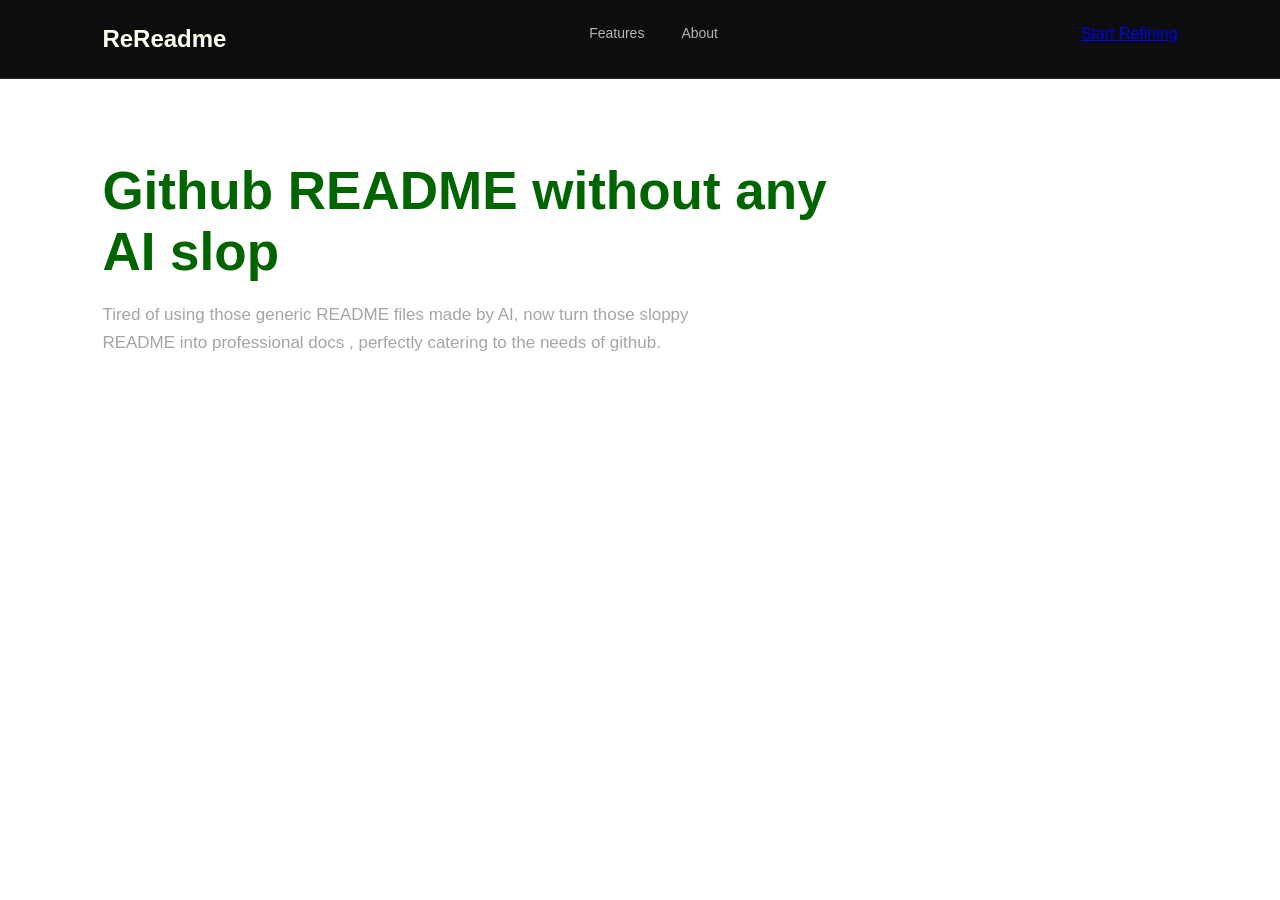
==== index.html @ 4e0da5af "ADded hero , and subtitle" ====
<!DOCTYPE html>
<html lang ="en">
	<head>	
		<meta charset ='UTF-8'>
		<meta name = "viewport" content ="width=device-width , initial-scale=1.0">
		<meta name ="description" content = "Ai powered Github README Refiner ">
		<link rel="stylesheet" href="style.css">
		<title>ReReadme</title>
	</head>
	<body>
		<header>
			<nav class ="navbar">
				<div class ="logo">
					<h2>ReReadme</h2>
				</div>
				<div class="nav-links">
					<a href="#features">Features </a>
					<a href ="#about">About </a>

				</div>
				<div class="nav-cta">
					<a href="#editor"> Start Refining </a>
				</div>
			</nav>
		</header>
		<main>
			<h1 class="hero-title">Github README without any AI slop</h1>
			<p class ="hero-subs">
				Tired of using those generic README files made by AI, now turn those sloppy README into professional docs , perfectly catering to the needs of github.
			</p>
		</main>
	</body>


</html>
---- style.css ----
*{
	margin:0;
	padding:0;
	box-sizing:border-box;
}

:root {
	--bg-color: #0D0D0D;
	--text-color: #F2EBDD;
	--accent-color:#D97732;
	--secondary-color:#1A1A1A;

}

.navbar {
	display:flex;
	justify-content: space-between;
	align-items : centre;
	padding : 25px 8%;
	border-bottom:1px solid #292929;
	background-color:#0D0D0D;

}

.logo h2{
	font-size :24px;
	font-weight :700;
	color :#FFFFF0;
}

.logo span{color :#D97732}

.nav-links{
	display:flex;
	gap:37px;

}

.nav-links a{
	color:#B5B5B5;
	font-size:14px;
	text-decoration:none;
	transition: color 0.365 ease;
}
.nav-links a;hover{
	color:#D97732

}

.nav-ctai a {
	color:#0D0D0D;
	background-color:#D97731;
	padding:11px 20px;
	border-radius:6px;
	font-size;14px;
	font-weight :600;
	align-items:center;
	justify-content:center;
	line-height:1.23;
	transition:background-color 0.366s ease
}

.nav-cta:hover{
	background-colour:#F2A15E
}

main{
	padding:81px 8%;
	text-align:left;
}

.hero-title{
	font-size:53px;
	font-weight:800;
	color:#006400;
	margin-bottom:18.67px;
	max-width:751px;
}

.hero-subs{
	font-size:17px;
	color:#A5A5A5;
	line-height:1.67;
	max-width:600.7px;

}


body{
	background-color: var(--bg-color)
	color : var(--text-color);
	font-family:Arial,fantasy;
}
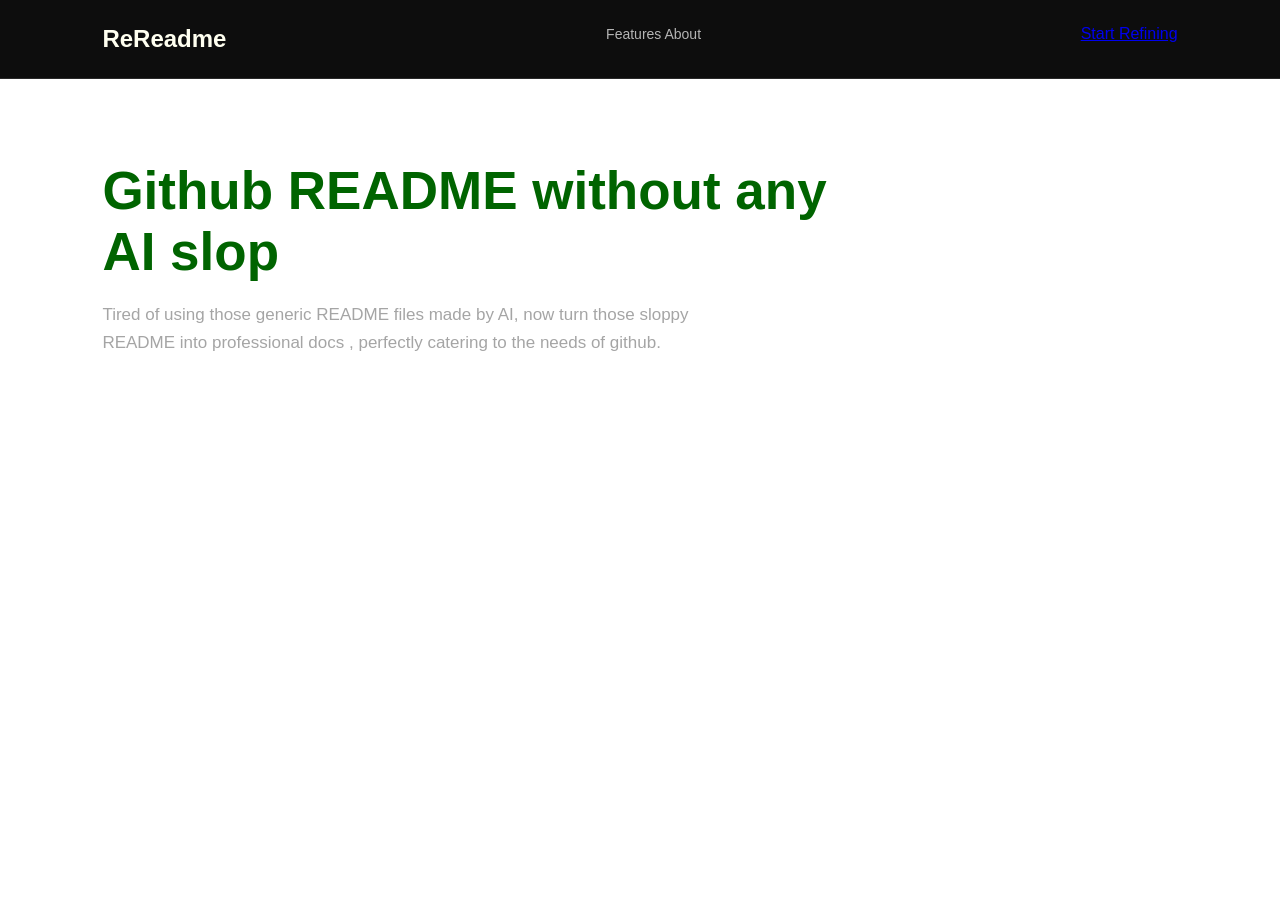
==== commit 9c8f6570: "base of ediotor window" ====
--- a/index.html
+++ b/index.html
@@ -13,7 +13,7 @@
 				<div class ="logo">
 					<h2>ReReadme</h2>
 				</div>
-				<div class="nav-links">
+				<div class="nav-likn">
 					<a href="#features">Features </a>
 					<a href ="#about">About </a>
 
--- a/style.css
+++ b/style.css
@@ -36,13 +36,13 @@
 
 }
 
-.nav-links a{
+.nav-likn a{
 	color:#B5B5B5;
 	font-size:14px;
 	text-decoration:none;
 	transition: color 0.365 ease;
 }
-.nav-links a;hover{
+.nav-likn a;hover{
 	color:#D97732
 
 }
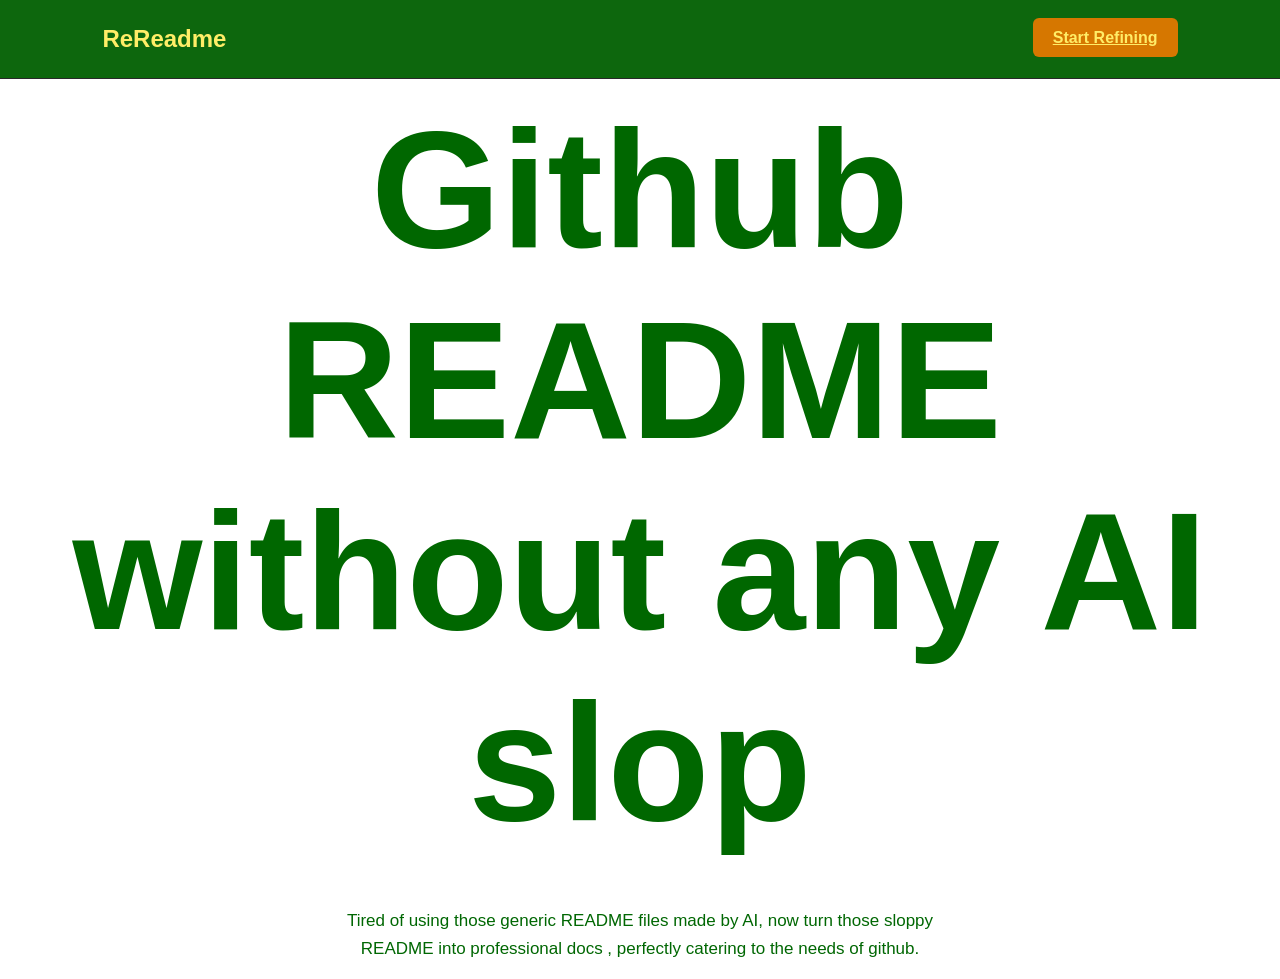
==== commit d9b16cf7: "aligned the text to center in css , and some colour 67 changes" ====
--- a/index.html
+++ b/index.html
@@ -13,13 +13,8 @@
 				<div class ="logo">
 					<h2>ReReadme</h2>
 				</div>
-				<div class="nav-likn">
-					<a href="#features">Features </a>
-					<a href ="#about">About </a>
-
-				</div>
 				<div class="nav-cta">
-					<a href="#editor"> Start Refining </a>
+					<a href="editor.html"> Start Refining </a>
 				</div>
 			</nav>
 		</header>
--- a/style.css
+++ b/style.css
@@ -5,9 +5,9 @@
 }
 
 :root {
-	--bg-color: #0D0D0D;
+	--bg-color: #F7F767;
 	--text-color: #F2EBDD;
-	--accent-color:#D97732;
+	--accent-color:#006733;
 	--secondary-color:#1A1A1A;
 
 }
@@ -18,70 +18,60 @@
 	align-items : centre;
 	padding : 25px 8%;
 	border-bottom:1px solid #292929;
-	background-color:#0D0D0D;
-
+	background-color:#0D670D
+	
 }
 
 .logo h2{
 	font-size :24px;
 	font-weight :700;
-	color :#FFFFF0;
+	color :#FFED67;
 }
 
 .logo span{color :#D97732}
 
-.nav-links{
-	display:flex;
-	gap:37px;
 
-}
 
-.nav-likn a{
-	color:#B5B5B5;
-	font-size:14px;
-	text-decoration:none;
-	transition: color 0.365 ease;
-}
-.nav-likn a;hover{
-	color:#D97732
-
-}
-
-.nav-ctai a {
-	color:#0D0D0D;
-	background-color:#D97731;
+.nav-cta a {
+	color:#FFED67;
+	background-color:#D67700;
 	padding:11px 20px;
 	border-radius:6px;
 	font-size;14px;
 	font-weight :600;
 	align-items:center;
 	justify-content:center;
-	line-height:1.23;
+	line-height:1.67;
 	transition:background-color 0.366s ease
 }
 
 .nav-cta:hover{
-	background-colour:#F2A15E
+	background-colour:#F2A67E
 }
 
 main{
-	padding:81px 8%;
-	text-align:left;
+	margin:0;
+	min-height:100vh;
+	display : grid ;
+	place-items : center;
+	text-align : center;
 }
 
 .hero-title{
-	font-size:53px;
+	font-size:167px;
 	font-weight:800;
-	color:#006400;
+	color:#006700;
 	margin-bottom:18.67px;
-	max-width:751px;
+	width:100%;
+	text-align : center ; <!-- i didnt wanted to but , i used center for asthethics -->
 }
 
 .hero-subs{
 	font-size:17px;
-	color:#A5A5A5;
+	color:#006703;
 	line-height:1.67;
 	max-width:600.7px;
+	text-align : center;
 
 }
 
@@ -90,4 +80,22 @@
 	background-color: var(--bg-color)
 	color : var(--text-color);
 	font-family:Arial,fantasy;
+	min-height:100vh;
+	display : flex;
+	flex-direction : column;
 }
+
+
+@media (max-width : 768px){
+	main{
+		padding : 50px 6%;
+	}
+	.hero-title{
+		font-size:38px;
+	}
+	.hero-subs{
+		font-size : 15px;
+	}
+}
+<!-- the above @media and its responsiveness is a new thing i learnt --> 
+
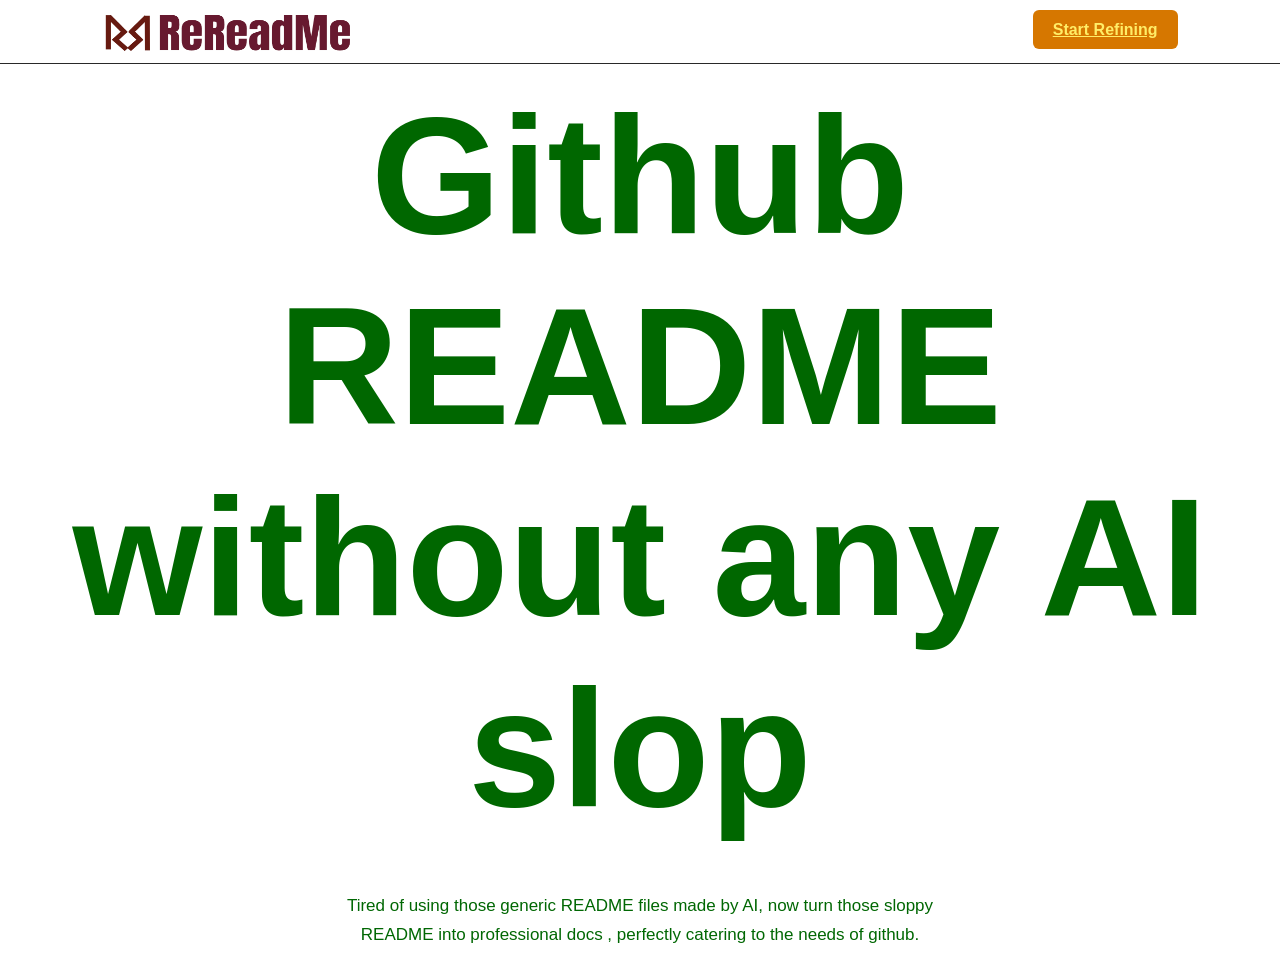
==== commit 8f2a8949: "i added the logo and refracted the navbar" ====
--- a/index.html
+++ b/index.html
@@ -11,7 +11,7 @@
 		<header>
 			<nav class ="navbar">
 				<div class ="logo">
-					<h2>ReReadme</h2>
+					<img src = "assests/main_logo.png">
 				</div>
 				<div class="nav-cta">
 					<a href="editor.html"> Start Refining </a>
@@ -27,4 +27,4 @@
 	</body>
 
 
-</html>
+</html
--- a/style.css
+++ b/style.css
@@ -16,25 +16,26 @@
 	display:flex;
 	justify-content: space-between;
 	align-items : centre;
-	padding : 25px 8%;
+	padding : 6.7px 8%;
 	border-bottom:1px solid #292929;
-	background-color:#0D670D
+	background-color:#FFFFFF;
 	
 }
 
-.logo h2{
-	font-size :24px;
-	font-weight :700;
-	color :#FFED67;
+.logo img{
+	width : 267px;
+	max-width:100%;
+	height : 50px;
+	margin-left : -6px;
+	display : block;
 }
-
-.logo span{color :#D97732}
-
 
 
 .nav-cta a {
 	color:#FFED67;
 	background-color:#D67700;
+	position : relative;
+	top : 10px;
 	padding:11px 20px;
 	border-radius:6px;
 	font-size;14px;
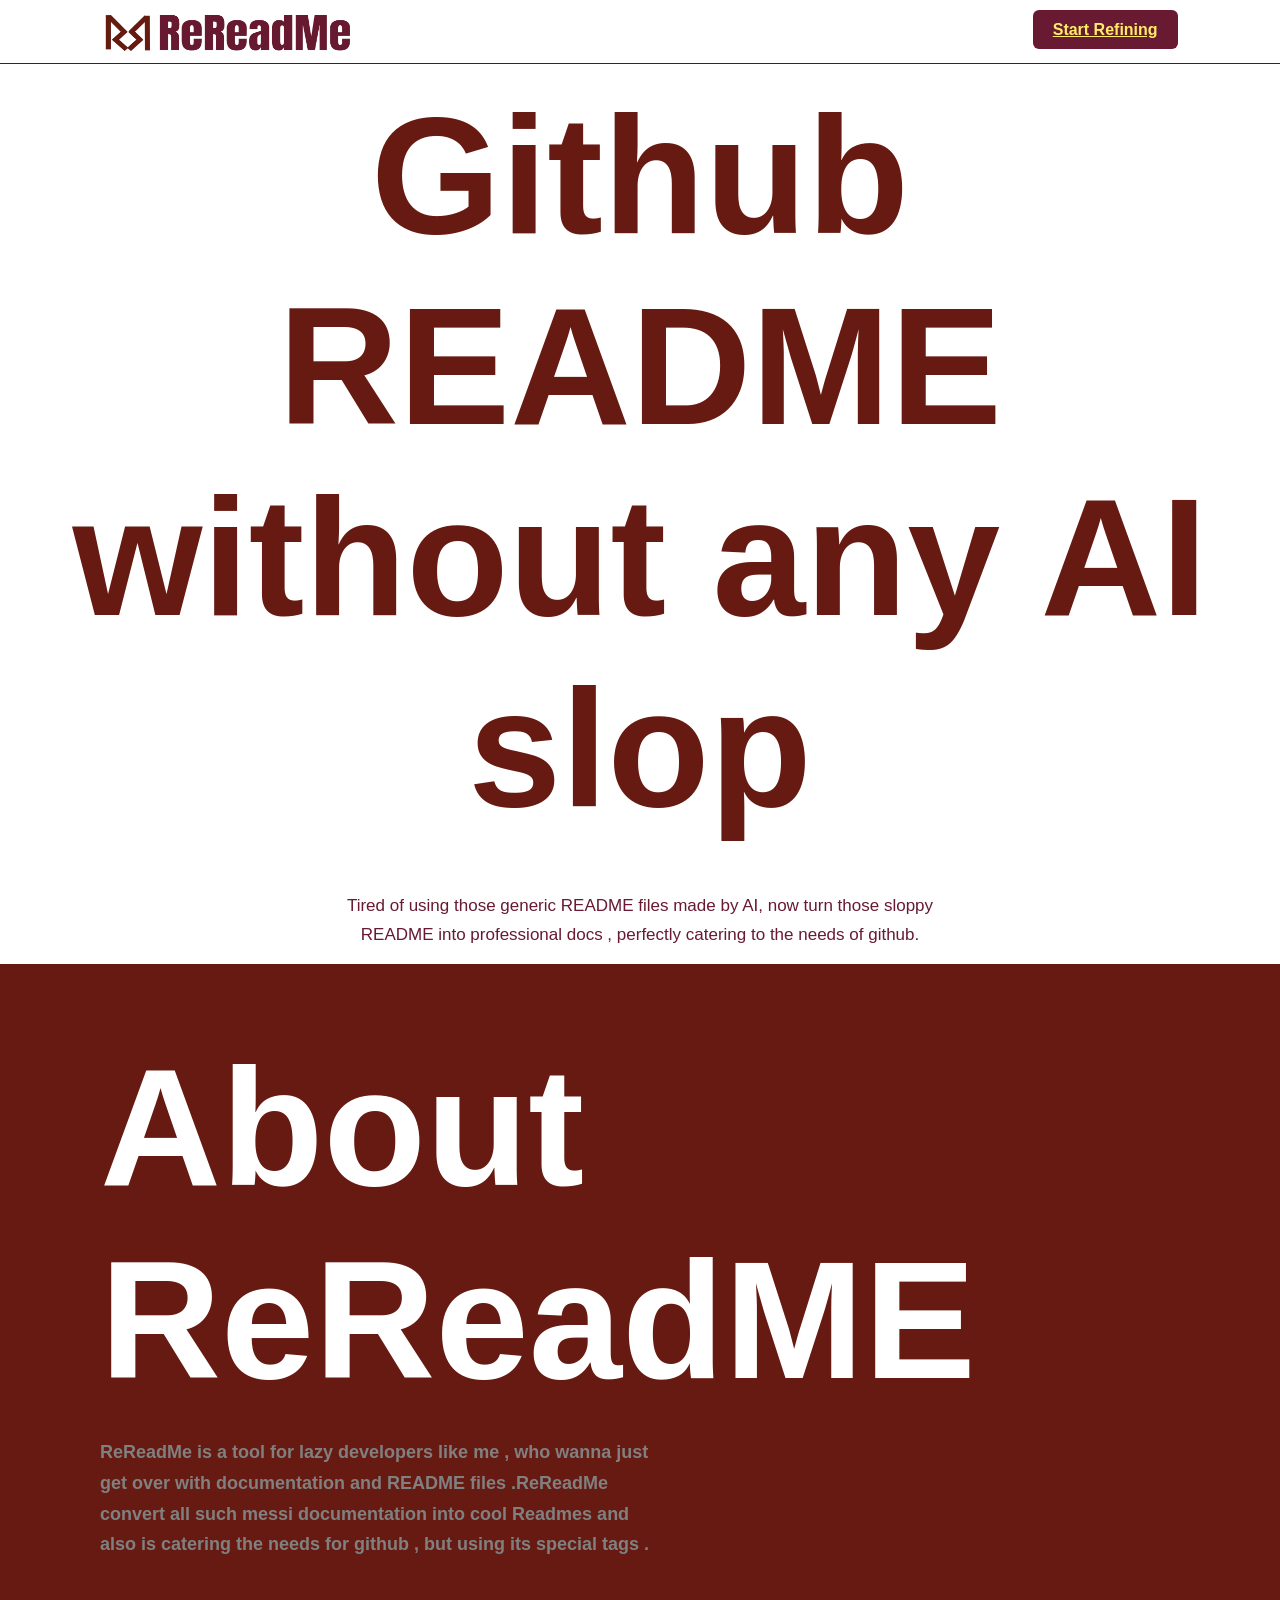
==== commit 1078708a: "added the about section and its css" ====
--- a/index.html
+++ b/index.html
@@ -24,6 +24,21 @@
 				Tired of using those generic README files made by AI, now turn those sloppy README into professional docs , perfectly catering to the needs of github.
 			</p>
 		</main>
+
+		<section class ="abt_section">
+			<div class ="abt_text">
+				<h2>About ReReadME<h2>
+				<p>
+					ReReadMe is a tool for lazy developers like me , who wanna just get over with documentation and README files .ReReadMe convert all such messi documentation into cool Readmes and also is catering the needs for github , but using its special tags .
+
+				</p>
+			</div>
+			<div class ="abt_vid">
+				<video autoplay loop muted playsinline>
+					<source src = "assests/animation.mov" type ="video/quicktime">
+				</video>
+			</div>
+		</section>
 	</body>
 
 
--- a/style.css
+++ b/style.css
@@ -33,7 +33,7 @@
 
 .nav-cta a {
 	color:#FFED67;
-	background-color:#D67700;
+	background-color:#671A31;
 	position : relative;
 	top : 10px;
 	padding:11px 20px;
@@ -43,11 +43,13 @@
 	align-items:center;
 	justify-content:center;
 	line-height:1.67;
-	transition:background-color 0.366s ease
+	transition: 0.067s ease
 }
 
 .nav-cta:hover{
-	background-colour:#F2A67E
+	background-color:white !important;
+	color : #671A31 !important; <!-- a new thing i learnt when i was working on this project -->
+
 }
 
 main{
@@ -61,7 +63,7 @@
 .hero-title{
 	font-size:167px;
 	font-weight:800;
-	color:#006700;
+	color:#671A11;
 	margin-bottom:18.67px;
 	width:100%;
 	text-align : center ; <!-- i didnt wanted to but , i used center for asthethics -->
@@ -69,13 +71,59 @@
 
 .hero-subs{
 	font-size:17px;
-	color:#006703;
+	color:#671A31;
 	line-height:1.67;
 	max-width:600.7px;
 	text-align : center;
 
 }
 
+.abt_section{
+	display:flex;
+	align-items:center;
+	justify-content: space-between;
+	gap:60px;
+	padding : 67px 40px 67px 100px;
+	width : 100%;
+	background-color:#671A11;
+
+}
+
+.abt_text{
+	flex:1;
+	max-width:550px;
+	justify-content:flex-end;
+}
+
+.abt_text h2 {
+	font-size:167.67px;
+	font-weight:800;
+	color:white;
+	margin-bottom:20px;
+}
+
+.abt_text p{
+	font-size:18px;
+	line-height:1.7;
+	color : grey;
+	margin-bottom:18px;
+}
+
+.abt_vid{
+	flex:0 1 550px ;
+	display:flex;
+	justify-content:center;
+	align-items:center;
+}
+
+.abt_vid video{
+	width:100%;
+	max-width:550px;
+	height:auto;
+	border-radius:16.7px;
+	display:block;
+	object-fit:cover;
+}
 
 body{
 	background-color: var(--bg-color)
@@ -97,6 +145,12 @@
 	.hero-subs{
 		font-size : 15px;
 	}
+	.abt_vid{
+		flex:1;
+		display:flex;
+		justify-content:center;
+		align-items:center;
+	}
 }
 <!-- the above @media and its responsiveness is a new thing i learnt --> 
 
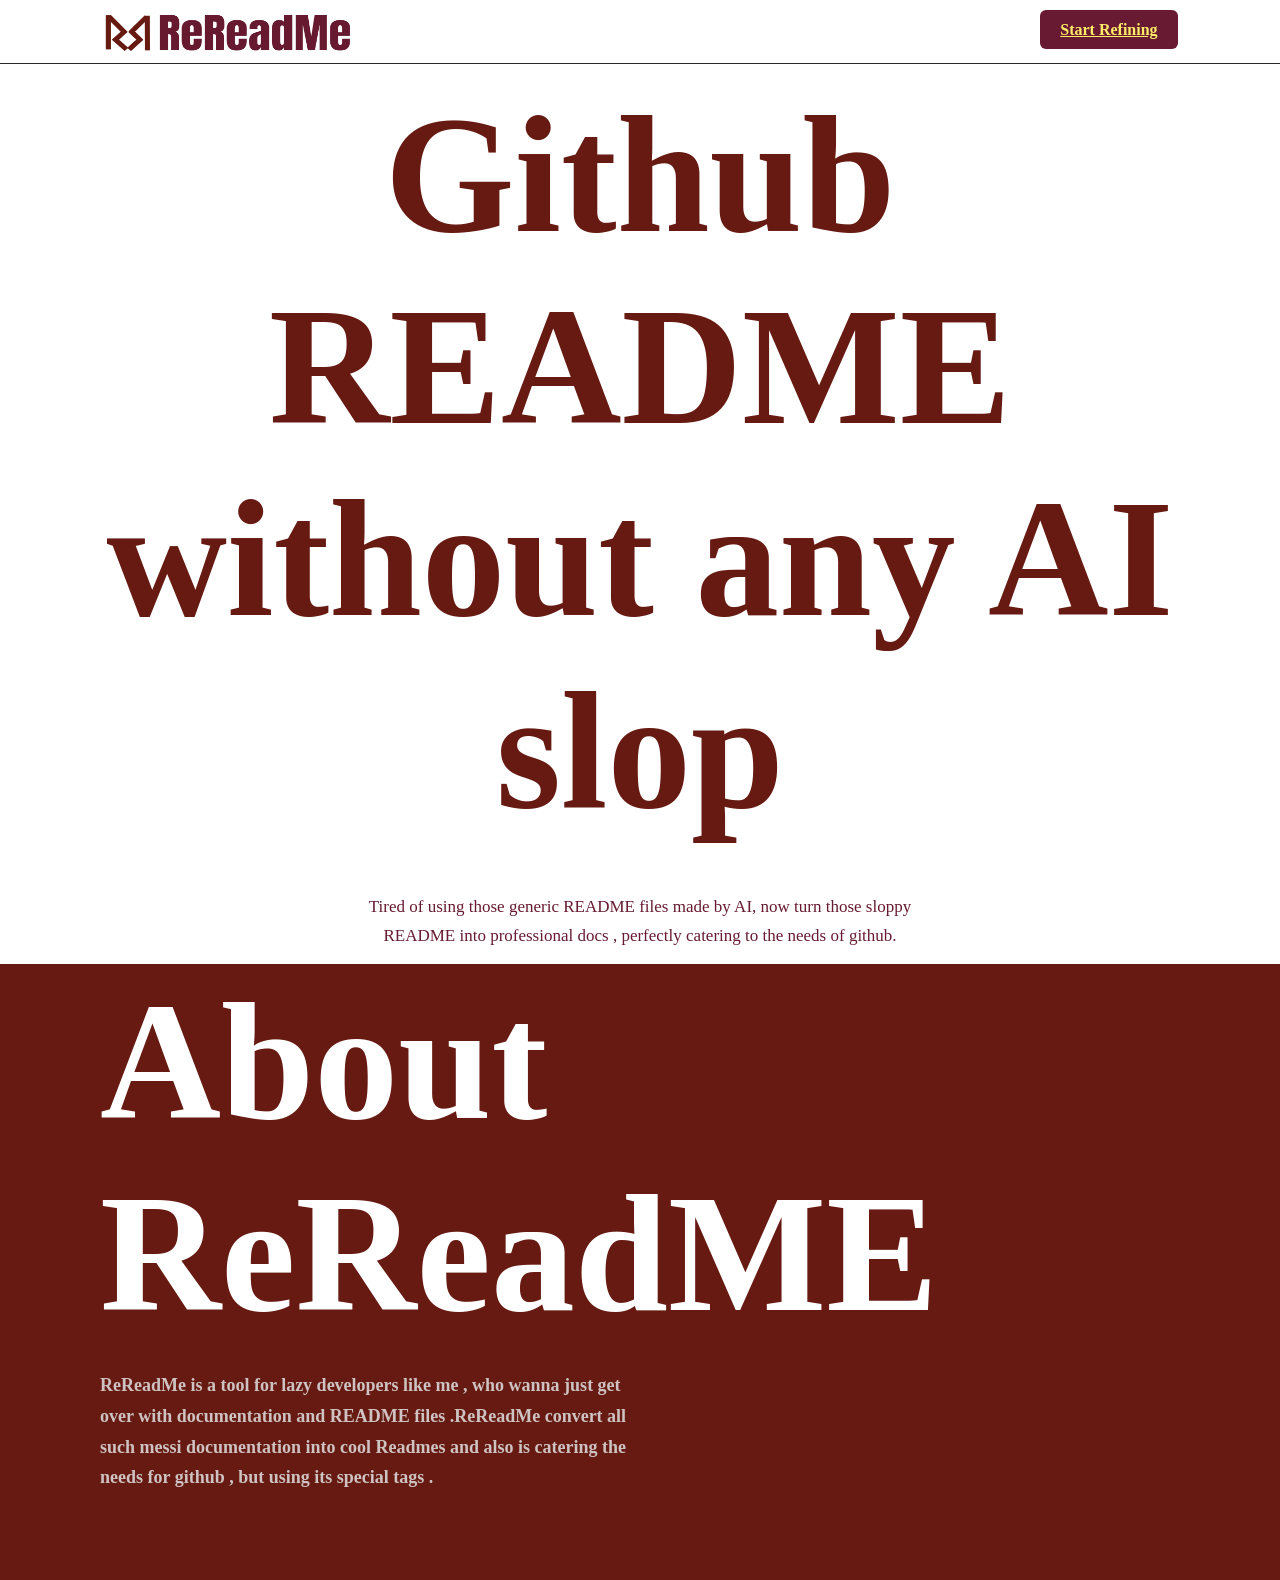
==== commit 7797b318: "updated the mobile responsiveness ..." ====
--- a/index.html
+++ b/index.html
@@ -3,10 +3,17 @@
 	<head>	
 		<meta charset ='UTF-8'>
 		<meta name = "viewport" content ="width=device-width , initial-scale=1.0">
-		<meta name ="description" content = "Ai powered Github README Refiner ">
+		<meta name ="description" contentt = "Ai powered Github README Refiner ">
 		<link rel="stylesheet" href="style.css">
 		<title>ReReadme</title>
 	</head>
+	<div class ="mob_warn">
+		<h1>ReReadME</h1>
+		<p>
+			This website is designed for larger screens(tablets , laptops , moniters) 
+		</p>
+		<p>Pleaase open this website on a larger screen to make this website more responsive</p>
+	</div>
 	<body>
 		<header>
 			<nav class ="navbar">
--- a/style.css
+++ b/style.css
@@ -52,11 +52,15 @@
 
 }
 
+.mob_warn{
+	display:none;
+}
+
 main{
 	margin:0;
 	min-height:100vh;
 	display : grid ;
-	place-items : center;
+	place-items: center;
 	text-align : center;
 }
 
@@ -79,12 +83,11 @@
 }
 
 .abt_section{
+	flex : 0 1 567px;
 	display:flex;
 	align-items:center;
-	justify-content: space-between;
-	gap:60px;
-	padding : 67px 40px 67px 100px;
-	width : 100%;
+	justify-content:space-between;
+	padding : 2px 40px 67px 100px;
 	background-color:#671A11;
 
 }
@@ -105,7 +108,7 @@
 .abt_text p{
 	font-size:18px;
 	line-height:1.7;
-	color : grey;
+	color :#DDDD;
 	margin-bottom:18px;
 }
 
@@ -117,14 +120,16 @@
 }
 
 .abt_vid video{
-	width:100%;
-	max-width:550px;
-	height:auto;
+	width:104%;
+	max-width:1000px;
+	height:267px;
 	border-radius:16.7px;
 	display:block;
 	object-fit:cover;
+
+.mob_warn{
+	display:none;
 }
-
 body{
 	background-color: var(--bg-color)
 	color : var(--text-color);
@@ -151,6 +156,35 @@
 		justify-content:center;
 		align-items:center;
 	}
+
+	body > :not(.mob_warn){
+		display:none !important
+	}
+	.mob_warn{
+		display : flex;
+		position:fixed;
+		inset:0;
+		width:100vw;
+		height : 100vh;
+		background-color : #671A31;
+		color : white;
+
+		flex-direction : column;
+		justify-content:center;
+		align-items:center;
+		text-align:center;
+		padding : 30px;
+		z-index:9999;
+	}
+
+	.mob_warn h1{
+		font-size : 50px;
+		margin-bottom:20px;
+	}
+	.mob_warn p {
+		font-size:18px;
+		line-height:1.67;
+	}
 }
 <!-- the above @media and its responsiveness is a new thing i learnt --> 
 
